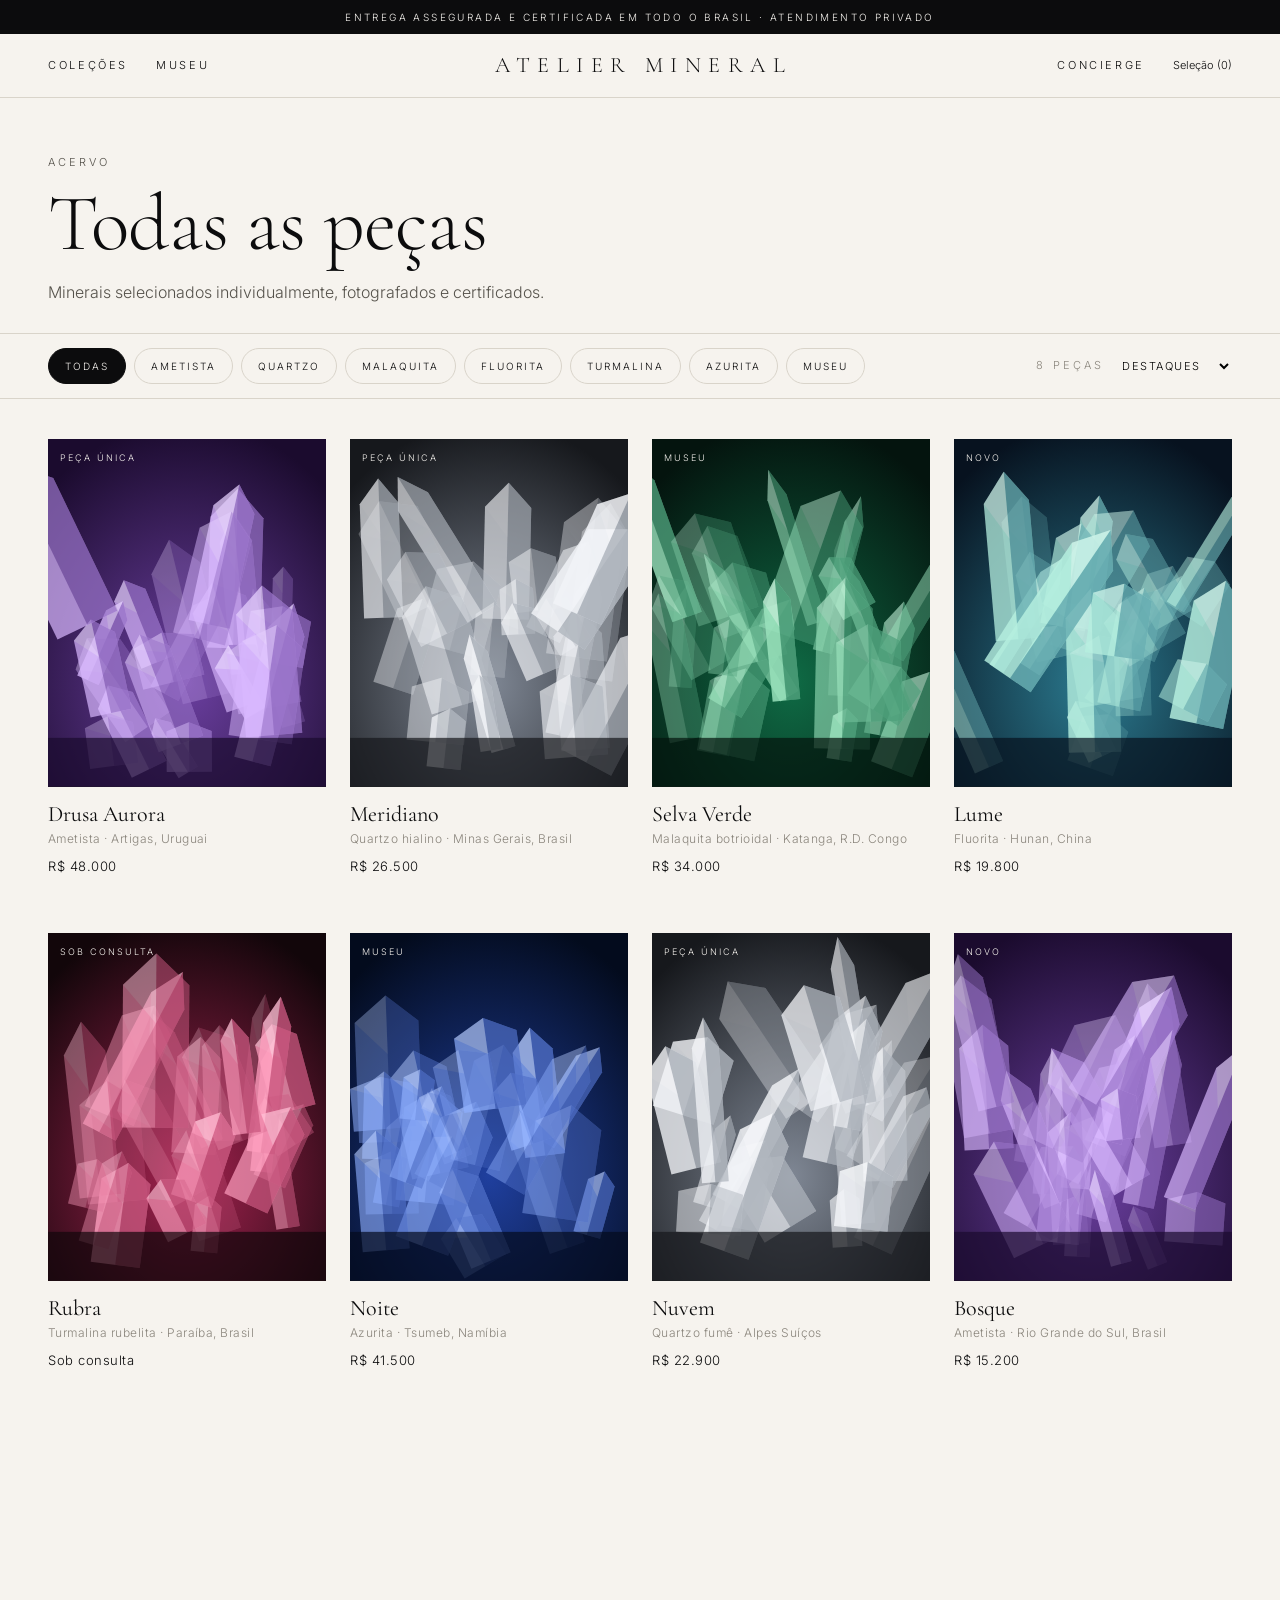
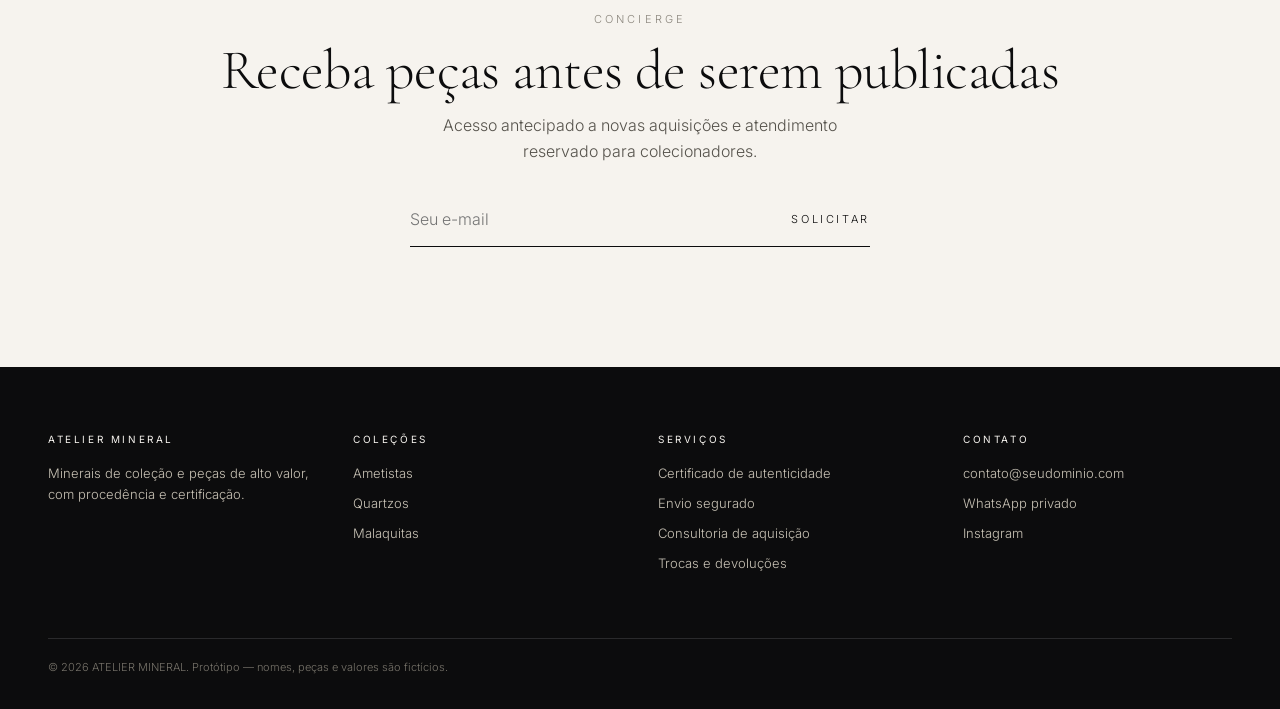
==== loja-minerais/colecao.html @ 5f4b4b6f "feat: protótipo do e-commerce de minerais de luxo (home, coleção, peça) Co-Authored-By: Claude Sonne" ====
<!doctype html><html lang="pt-BR"><head><meta charset="utf-8"><meta name="viewport" content="width=device-width,initial-scale=1"><link rel="preconnect" href="https://fonts.googleapis.com"><link href="https://fonts.googleapis.com/css2?family=Cormorant+Garamond:wght@300;400&family=Inter:wght@300;400&display=swap" rel="stylesheet"><link rel="stylesheet" href="styles.css"><title>Coleção — Atelier Mineral</title></head>
<body data-page="colecao"><div id="shell-top"></div>
<main><div class="page-h"><p class="eyebrow">Acervo</p><h1 class="display">Todas as peças</h1><p>Minerais selecionados individualmente, fotografados e certificados.</p></div>
<div class="toolbar"><div class="chips" id="chips"></div><div style="display:flex;gap:14px;align-items:center"><span class="eyebrow" id="count"></span><select id="sort" aria-label="Ordenar"><option value="">Destaques</option><option value="asc">Menor valor</option><option value="desc">Maior valor</option></select></div></div>
<section class="catalog"><div class="grid" id="grid"></div></section></main>
<div id="shell-foot"></div><script src="app.js"></script></body></html>
---- loja-minerais/styles.css ----
:root{--ink:#0c0c0d;--ivory:#f6f3ee;--stone:#8b867d;--line:#d9d4ca;--gold:#a88c55;--serif:'Cormorant Garamond',Georgia,serif;--sans:'Inter',system-ui,sans-serif;--gut:20px}
@media(min-width:900px){:root{--gut:48px}}
*{box-sizing:border-box;margin:0;padding:0}
html{scroll-behavior:smooth}
body{font-family:var(--sans);font-weight:300;color:var(--ink);background:var(--ivory);line-height:1.6;-webkit-font-smoothing:antialiased}
a{color:inherit;text-decoration:none}button{font:inherit;color:inherit;background:none;border:0;cursor:pointer}
img,svg{display:block;max-width:100%}
.eyebrow{font-size:11px;letter-spacing:.28em;text-transform:uppercase;color:var(--stone)}
.display{font-family:var(--serif);font-weight:300;line-height:1.05;letter-spacing:-.01em}
.cta{display:inline-block;font-size:11px;letter-spacing:.28em;text-transform:uppercase;border-bottom:1px solid currentColor;padding-bottom:6px;transition:opacity .3s}
.cta:hover{opacity:.55}
.btn{display:block;width:100%;text-align:center;font-size:11px;letter-spacing:.28em;text-transform:uppercase;padding:18px;background:var(--ink);color:var(--ivory);transition:background .3s}
.btn:hover{background:#2a2a2c}.btn.ghost{background:none;color:var(--ink);border:1px solid var(--ink)}.btn.ghost:hover{background:var(--ink);color:var(--ivory)}
/* header */
.bar{background:var(--ink);color:var(--ivory);text-align:center;font-size:10px;letter-spacing:.24em;text-transform:uppercase;padding:9px var(--gut)}
header{position:sticky;top:0;z-index:50;background:var(--ivory);border-bottom:1px solid var(--line);display:grid;grid-template-columns:1fr auto 1fr;align-items:center;height:64px;padding:0 var(--gut)}
.logo{white-space:nowrap;font-family:var(--serif);font-size:17px;letter-spacing:.26em;text-transform:uppercase;text-align:center;padding-left:.34em}
.nav-l,.nav-r{white-space:nowrap;display:flex;gap:28px;align-items:center;font-size:11px;letter-spacing:.24em;text-transform:uppercase}
.nav-r{justify-content:flex-end}.nav-l a{display:none}
@media(max-width:899px){.nav-r a{display:none}.nav-l,.nav-r{font-size:10px;letter-spacing:.18em}}
@media(min-width:900px){.logo{font-size:22px;letter-spacing:.34em}.nav-l a{display:inline}.menu-btn{display:none}}
.menu-btn{font-size:11px;letter-spacing:.24em;text-transform:uppercase}
.drawer{position:fixed;inset:0;z-index:100;background:var(--ivory);padding:28px var(--gut);transform:translateY(-100%);transition:transform .5s cubic-bezier(.7,0,.2,1);display:flex;flex-direction:column}
.drawer.open{transform:none}
.drawer .top{display:flex;justify-content:space-between;font-size:11px;letter-spacing:.24em;text-transform:uppercase}
.drawer nav{margin-top:12vh;display:flex;flex-direction:column;gap:18px}
.drawer nav a{font-family:var(--serif);font-size:40px;font-weight:300}
.drawer .foot{margin-top:auto;font-size:12px;color:var(--stone)}
/* hero */
.hero{position:relative;min-height:88vh;background:#0c0c0d;color:var(--ivory);overflow:hidden;display:flex;align-items:flex-end}
.hero .art{position:absolute;inset:0}.hero .art svg{width:100%;height:100%}
.hero .art:after{content:"";position:absolute;inset:0;background:linear-gradient(0deg,rgba(0,0,0,.75),transparent 55%)}
.hero .txt{position:relative;padding:var(--gut) var(--gut) 56px;max-width:760px}
.hero h1{font-size:clamp(44px,9vw,104px);margin:14px 0 26px}
.hero .eyebrow{color:#c9c3b6}
/* sections */
section{padding:72px var(--gut)}@media(min-width:900px){section{padding:120px var(--gut)}}
.sec-h{display:flex;justify-content:space-between;align-items:flex-end;margin-bottom:36px;gap:20px}
.sec-h h2{font-size:clamp(32px,5vw,56px)}
.tiles{display:grid;gap:12px}@media(min-width:760px){.tiles{grid-template-columns:1fr 1fr}}
.tile{position:relative;aspect-ratio:4/5;overflow:hidden;color:var(--ivory);display:flex;align-items:flex-end;padding:28px}
.tile svg{position:absolute;inset:0;width:100%;height:100%;transition:transform 1.2s}.tile:hover svg{transform:scale(1.05)}
.tile:after{content:"";position:absolute;inset:0;background:linear-gradient(0deg,rgba(0,0,0,.6),transparent 50%)}
.tile div{position:relative;z-index:1}.tile h3{font-family:var(--serif);font-weight:300;font-size:34px;margin-bottom:8px}
/* carousel */
.rail{display:flex;gap:16px;overflow-x:auto;scroll-snap-type:x mandatory;margin:0 calc(var(--gut)*-1);padding:0 var(--gut);scrollbar-width:none}
.rail::-webkit-scrollbar{display:none}.rail .card{flex:0 0 72%;scroll-snap-align:start}
@media(min-width:900px){.rail .card{flex-basis:23%}}
/* cards */
.grid{display:grid;grid-template-columns:1fr 1fr;gap:28px 12px}@media(min-width:900px){.grid{grid-template-columns:repeat(4,1fr);gap:56px 24px}}
.card .ph{aspect-ratio:4/5;overflow:hidden;background:#111;position:relative}
.card .ph svg{width:100%;height:100%;transition:transform 1s}.card:hover .ph svg{transform:scale(1.06)}
.card .tag{position:absolute;top:12px;left:12px;font-size:9px;letter-spacing:.22em;text-transform:uppercase;color:var(--ivory);z-index:1}
.card h3{font-family:var(--serif);font-weight:400;font-size:22px;margin-top:14px;line-height:1.2}
.card p{font-size:12px;color:var(--stone);letter-spacing:.04em;margin-top:2px}.card .pr{color:var(--ink);margin-top:8px;font-size:13px}
/* editorial */
.edit{display:grid;gap:32px;align-items:center}@media(min-width:900px){.edit{grid-template-columns:1fr 1fr;gap:96px}.edit.rev .ed-img{order:2}}
.ed-img{aspect-ratio:4/5;overflow:hidden}.ed-img svg{width:100%;height:100%}
.edit h2{font-size:clamp(34px,5vw,60px);margin:14px 0 22px}.edit p{max-width:460px;color:#44413b;margin-bottom:28px}
.dark{background:var(--ink);color:var(--ivory)}.dark .eyebrow{color:#a9a396}.dark p{color:#c9c3b6}
.pillars{display:grid;gap:32px;margin-top:8px}@media(min-width:760px){.pillars{grid-template-columns:repeat(3,1fr)}}
.pillars div{border-top:1px solid #3a3a3c;padding-top:20px}.pillars h4{font-family:var(--serif);font-weight:400;font-size:26px;margin-bottom:8px}.pillars p{font-size:14px;color:#a9a396}
/* newsletter / footer */
.news{text-align:center}.news form{display:flex;max-width:460px;margin:28px auto 0;border-bottom:1px solid var(--ink)}
.news input{flex:1;background:none;border:0;padding:14px 0;font:inherit;outline:0}.news button{font-size:11px;letter-spacing:.24em;text-transform:uppercase}
footer{background:var(--ink);color:#c9c3b6;padding:64px var(--gut) 32px;font-size:13px}
.cols{display:grid;grid-template-columns:1fr 1fr;gap:36px}@media(min-width:900px){.cols{grid-template-columns:repeat(4,1fr)}}
footer h5{font-size:10px;letter-spacing:.26em;text-transform:uppercase;color:var(--ivory);margin-bottom:16px;font-weight:400}footer li{list-style:none;margin-bottom:9px}
footer .copy{margin-top:56px;padding-top:20px;border-top:1px solid #2a2a2c;font-size:11px;color:#77736a}
/* catalog */
.page-h{padding:56px var(--gut) 28px}.page-h h1{font-size:clamp(40px,7vw,80px);margin:10px 0 14px}.page-h p{max-width:520px;color:#55524b}
.toolbar{position:sticky;top:64px;z-index:20;background:var(--ivory);border-block:1px solid var(--line);padding:14px var(--gut);display:flex;justify-content:space-between;gap:16px;align-items:center}
.chips{display:flex;gap:8px;overflow-x:auto;scrollbar-width:none}.chips::-webkit-scrollbar{display:none}
.chip{flex:none;font-size:10px;letter-spacing:.2em;text-transform:uppercase;padding:9px 16px;border:1px solid var(--line);border-radius:99px}.chip.on{background:var(--ink);color:var(--ivory);border-color:var(--ink)}
select{font:inherit;font-size:11px;letter-spacing:.14em;text-transform:uppercase;background:none;border:0;outline:0}
.catalog{padding-top:40px}
/* product */
.pdp{display:grid;gap:32px;padding:0 0 72px}@media(min-width:900px){.pdp{grid-template-columns:1.25fr 1fr;gap:0}}
.gal{display:grid;gap:4px}.gal .ph{aspect-ratio:4/5;overflow:hidden}.gal svg{width:100%;height:100%}
@media(min-width:900px){.gal{grid-template-columns:1fr 1fr}.gal .ph:first-child{grid-column:1/3;aspect-ratio:1}}
.info{padding:0 var(--gut)}@media(min-width:900px){.info{position:sticky;top:64px;align-self:start;padding:48px 56px}}
.info h1{font-size:clamp(38px,5vw,56px);margin:10px 0 6px}.price{font-size:18px;margin:18px 0 28px}
.specs{display:grid;grid-template-columns:1fr 1fr;gap:18px;padding:22px 0;border-block:1px solid var(--line);margin-bottom:28px;font-size:13px}.specs b{display:block;font-size:10px;letter-spacing:.22em;text-transform:uppercase;color:var(--stone);font-weight:400;margin-bottom:2px}
details{border-bottom:1px solid var(--line);padding:16px 0;font-size:14px}summary{cursor:pointer;font-size:11px;letter-spacing:.24em;text-transform:uppercase;list-style:none}details p{margin-top:12px;color:#55524b}
.stack{display:grid;gap:10px;margin-bottom:24px}
/* cart */
.cart{position:fixed;top:0;right:0;bottom:0;width:min(420px,100%);z-index:120;background:var(--ivory);padding:28px;transform:translateX(100%);transition:transform .5s cubic-bezier(.7,0,.2,1);display:flex;flex-direction:column;visibility:hidden;transition:transform .5s cubic-bezier(.7,0,.2,1),visibility 0s .5s}
.cart.open{transform:none;visibility:visible;transition:transform .5s cubic-bezier(.7,0,.2,1);box-shadow:-20px 0 60px rgba(0,0,0,.15)}.cart .top{display:flex;justify-content:space-between;font-size:11px;letter-spacing:.24em;text-transform:uppercase;margin-bottom:24px}
.cart .items{flex:1;overflow:auto}.line{display:grid;grid-template-columns:72px 1fr auto;gap:14px;padding:14px 0;border-bottom:1px solid var(--line);font-size:13px;align-items:center}
.line .ph{aspect-ratio:1;overflow:hidden}.line .ph svg{width:100%;height:100%}.line h4{font-family:var(--serif);font-size:19px;font-weight:400}.line button{font-size:11px;color:var(--stone);text-decoration:underline}
.scrim{position:fixed;inset:0;background:rgba(0,0,0,.4);z-index:110;opacity:0;pointer-events:none;transition:opacity .4s}.scrim.on{opacity:1;pointer-events:auto}
.reveal{opacity:0;transform:translateY(24px);transition:opacity 1s,transform 1s}.reveal.in{opacity:1;transform:none}
@media(prefers-reduced-motion:reduce){*{transition:none!important}.reveal{opacity:1;transform:none}}
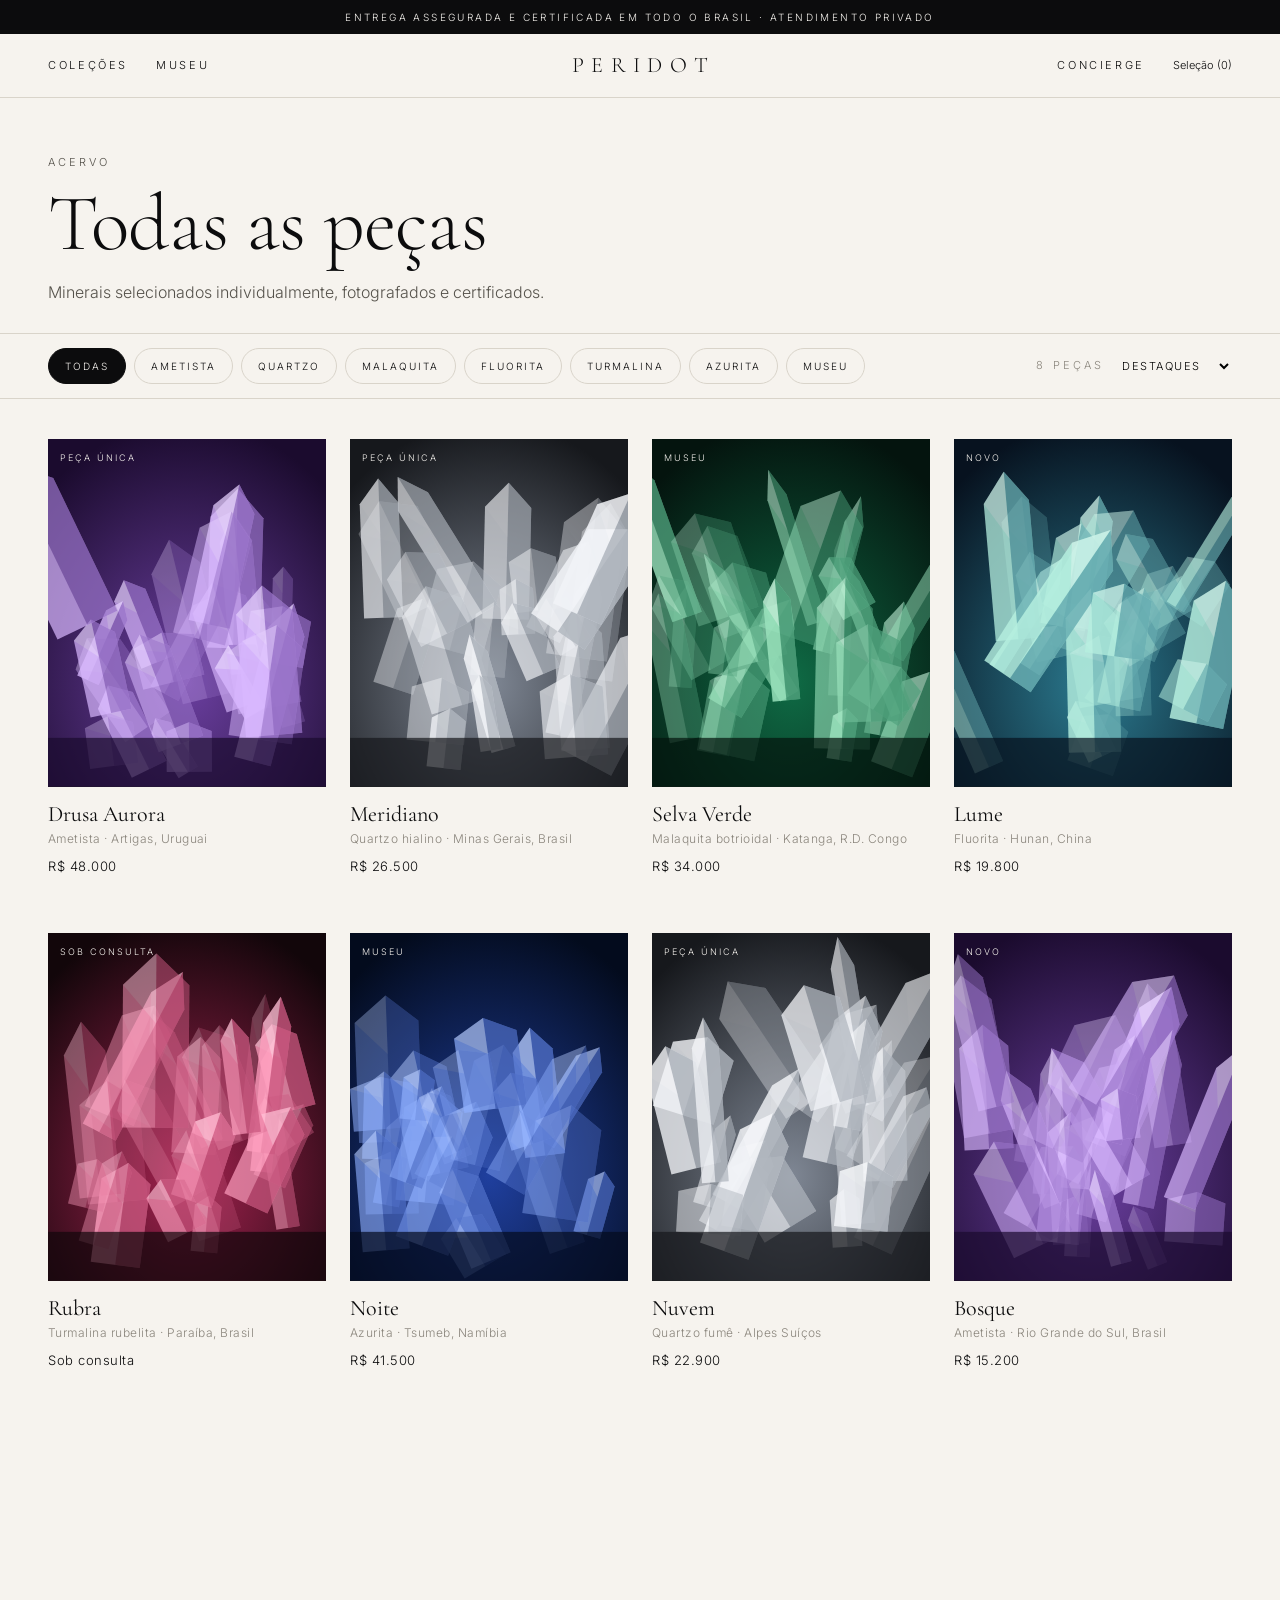
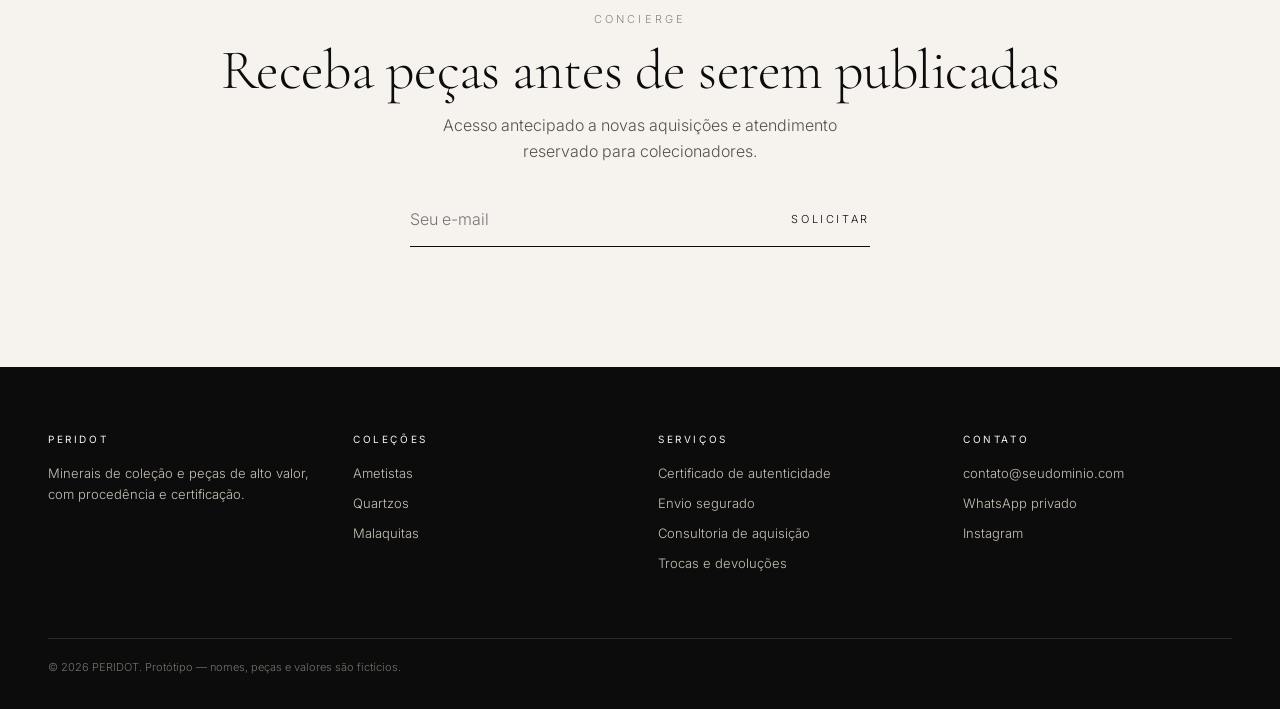
==== commit a0bb55f7: "feat: nome provisório Peridot Co-Authored-By: Claude Sonnet 5.5 <noreply@anthropic.com> Claude-Sessi" ====
--- a/loja-minerais/colecao.html
+++ b/loja-minerais/colecao.html
@@ -1,4 +1,4 @@
-<!doctype html><html lang="pt-BR"><head><meta charset="utf-8"><meta name="viewport" content="width=device-width,initial-scale=1"><link rel="preconnect" href="https://fonts.googleapis.com"><link href="https://fonts.googleapis.com/css2?family=Cormorant+Garamond:wght@300;400&family=Inter:wght@300;400&display=swap" rel="stylesheet"><link rel="stylesheet" href="styles.css"><title>Coleção — Atelier Mineral</title></head>
+<!doctype html><html lang="pt-BR"><head><meta charset="utf-8"><meta name="viewport" content="width=device-width,initial-scale=1"><link rel="preconnect" href="https://fonts.googleapis.com"><link href="https://fonts.googleapis.com/css2?family=Cormorant+Garamond:wght@300;400&family=Inter:wght@300;400&display=swap" rel="stylesheet"><link rel="stylesheet" href="styles.css"><title>Coleção — Peridot</title></head>
 <body data-page="colecao"><div id="shell-top"></div>
 <main><div class="page-h"><p class="eyebrow">Acervo</p><h1 class="display">Todas as peças</h1><p>Minerais selecionados individualmente, fotografados e certificados.</p></div>
 <div class="toolbar"><div class="chips" id="chips"></div><div style="display:flex;gap:14px;align-items:center"><span class="eyebrow" id="count"></span><select id="sort" aria-label="Ordenar"><option value="">Destaques</option><option value="asc">Menor valor</option><option value="desc">Maior valor</option></select></div></div>
--- a/loja-minerais/styles.css
+++ b/loja-minerais/styles.css
@@ -1,4 +1,4 @@
-:root{--ink:#0c0c0d;--ivory:#f6f3ee;--stone:#8b867d;--line:#d9d4ca;--gold:#a88c55;--serif:'Cormorant Garamond',Georgia,serif;--sans:'Inter',system-ui,sans-serif;--gut:20px}
+:root{--ink:#0c0c0d;--ivory:#f6f3ee;--stone:#8b867d;--line:#d9d4ca;--gold:#8a9a3b;--serif:'Cormorant Garamond',Georgia,serif;--sans:'Inter',system-ui,sans-serif;--gut:20px}
 @media(min-width:900px){:root{--gut:48px}}
 *{box-sizing:border-box;margin:0;padding:0}
 html{scroll-behavior:smooth}
